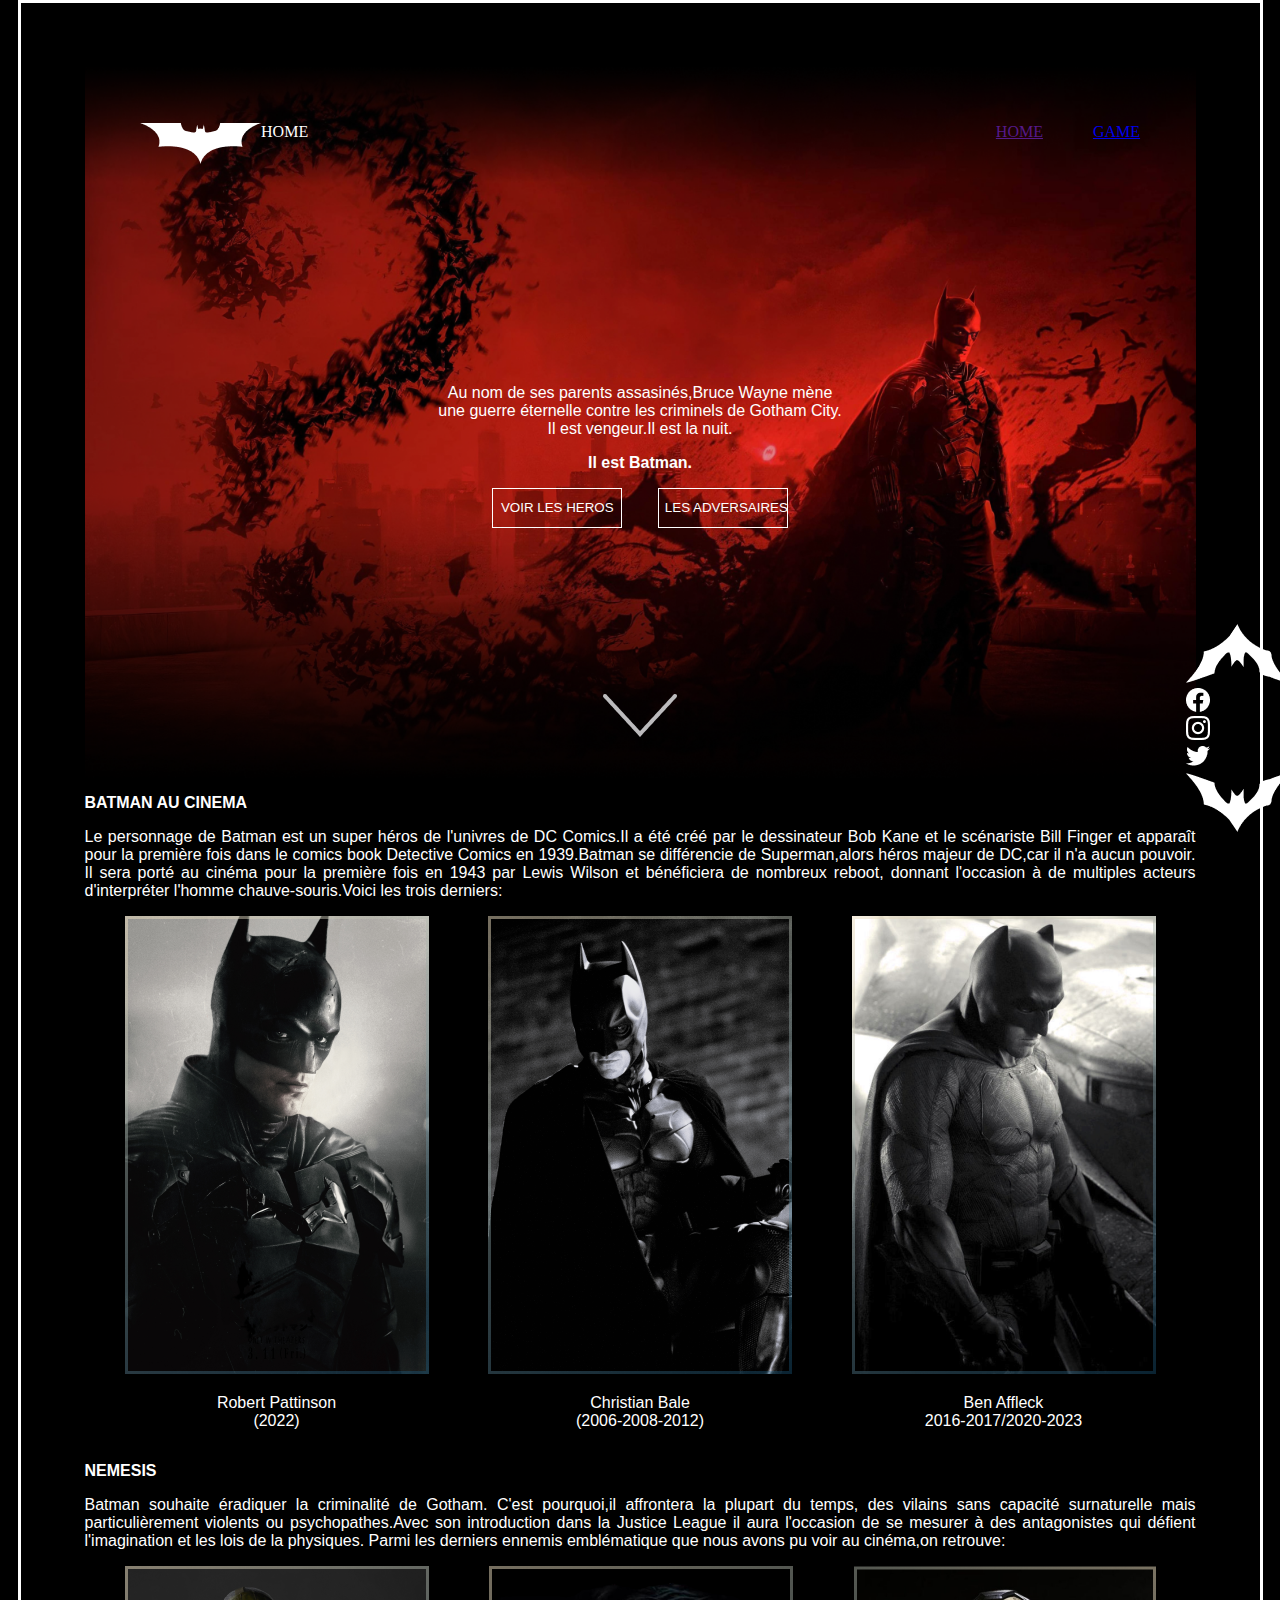
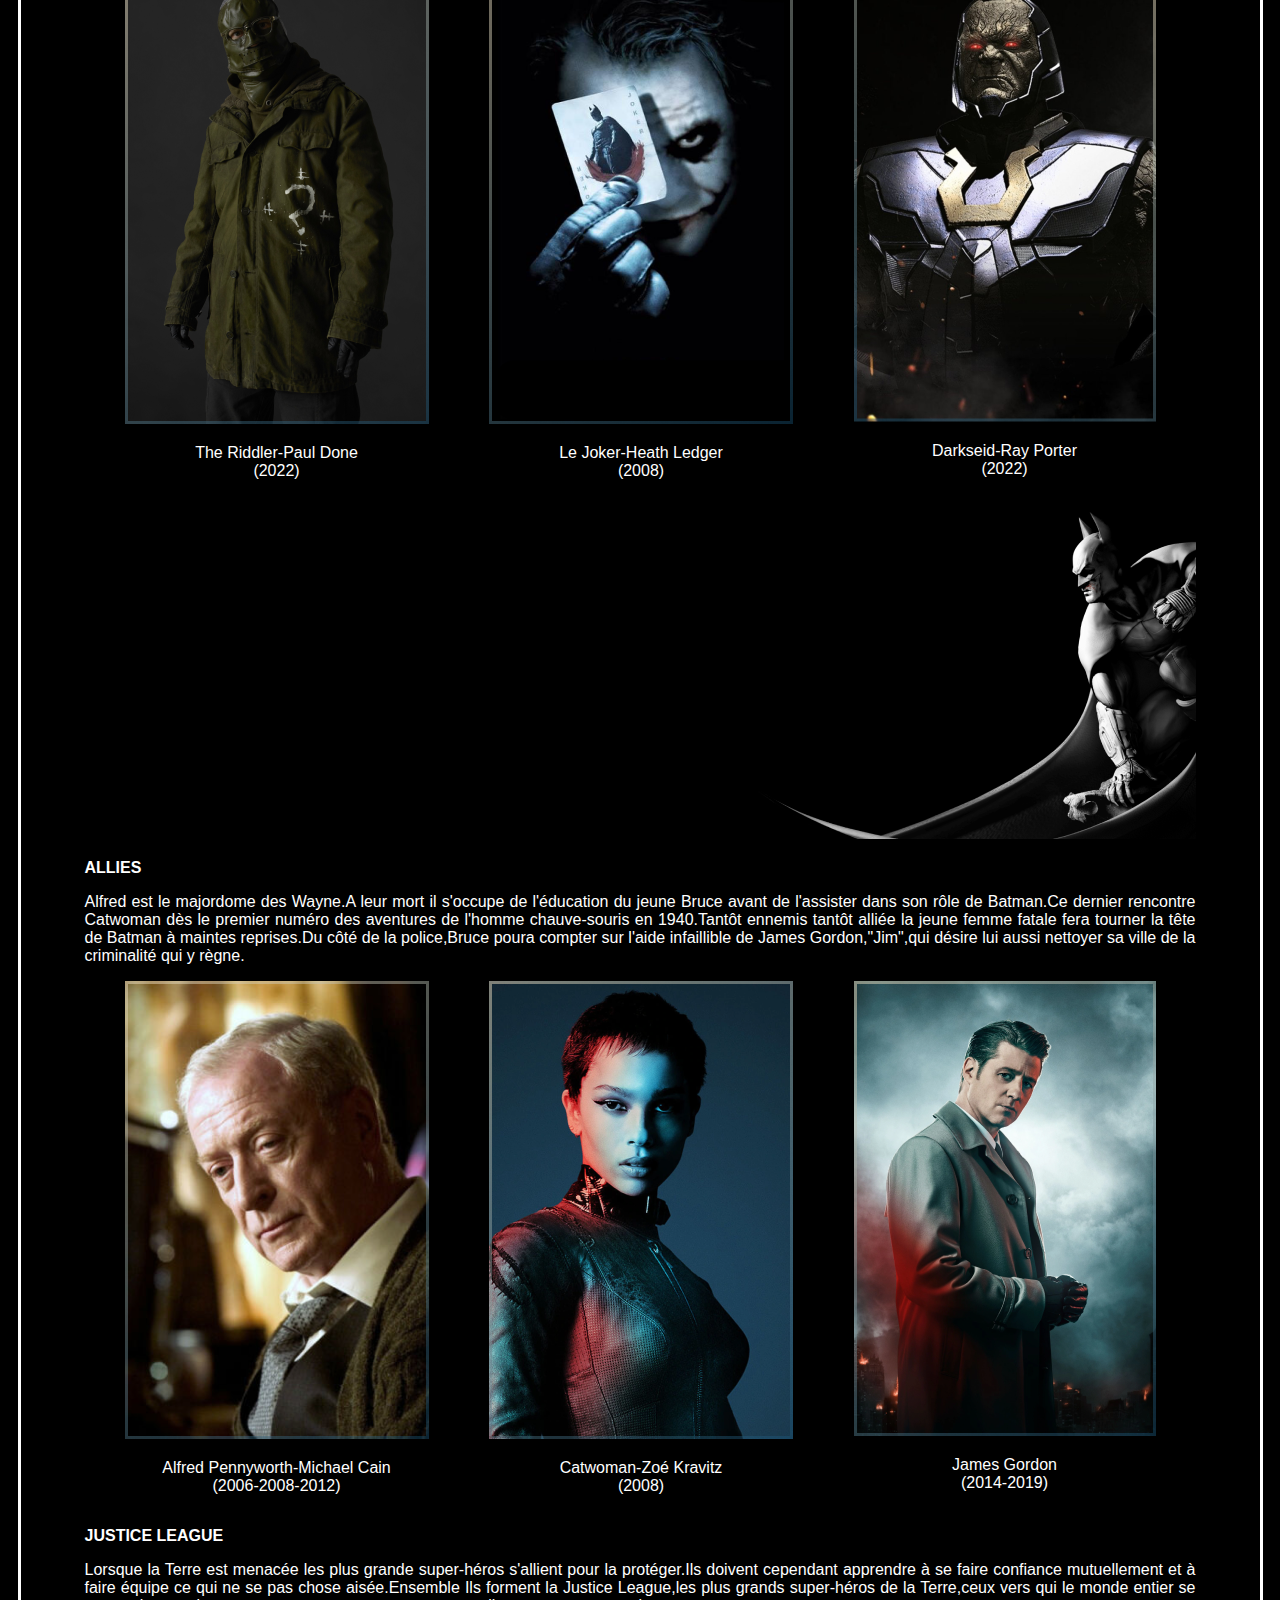
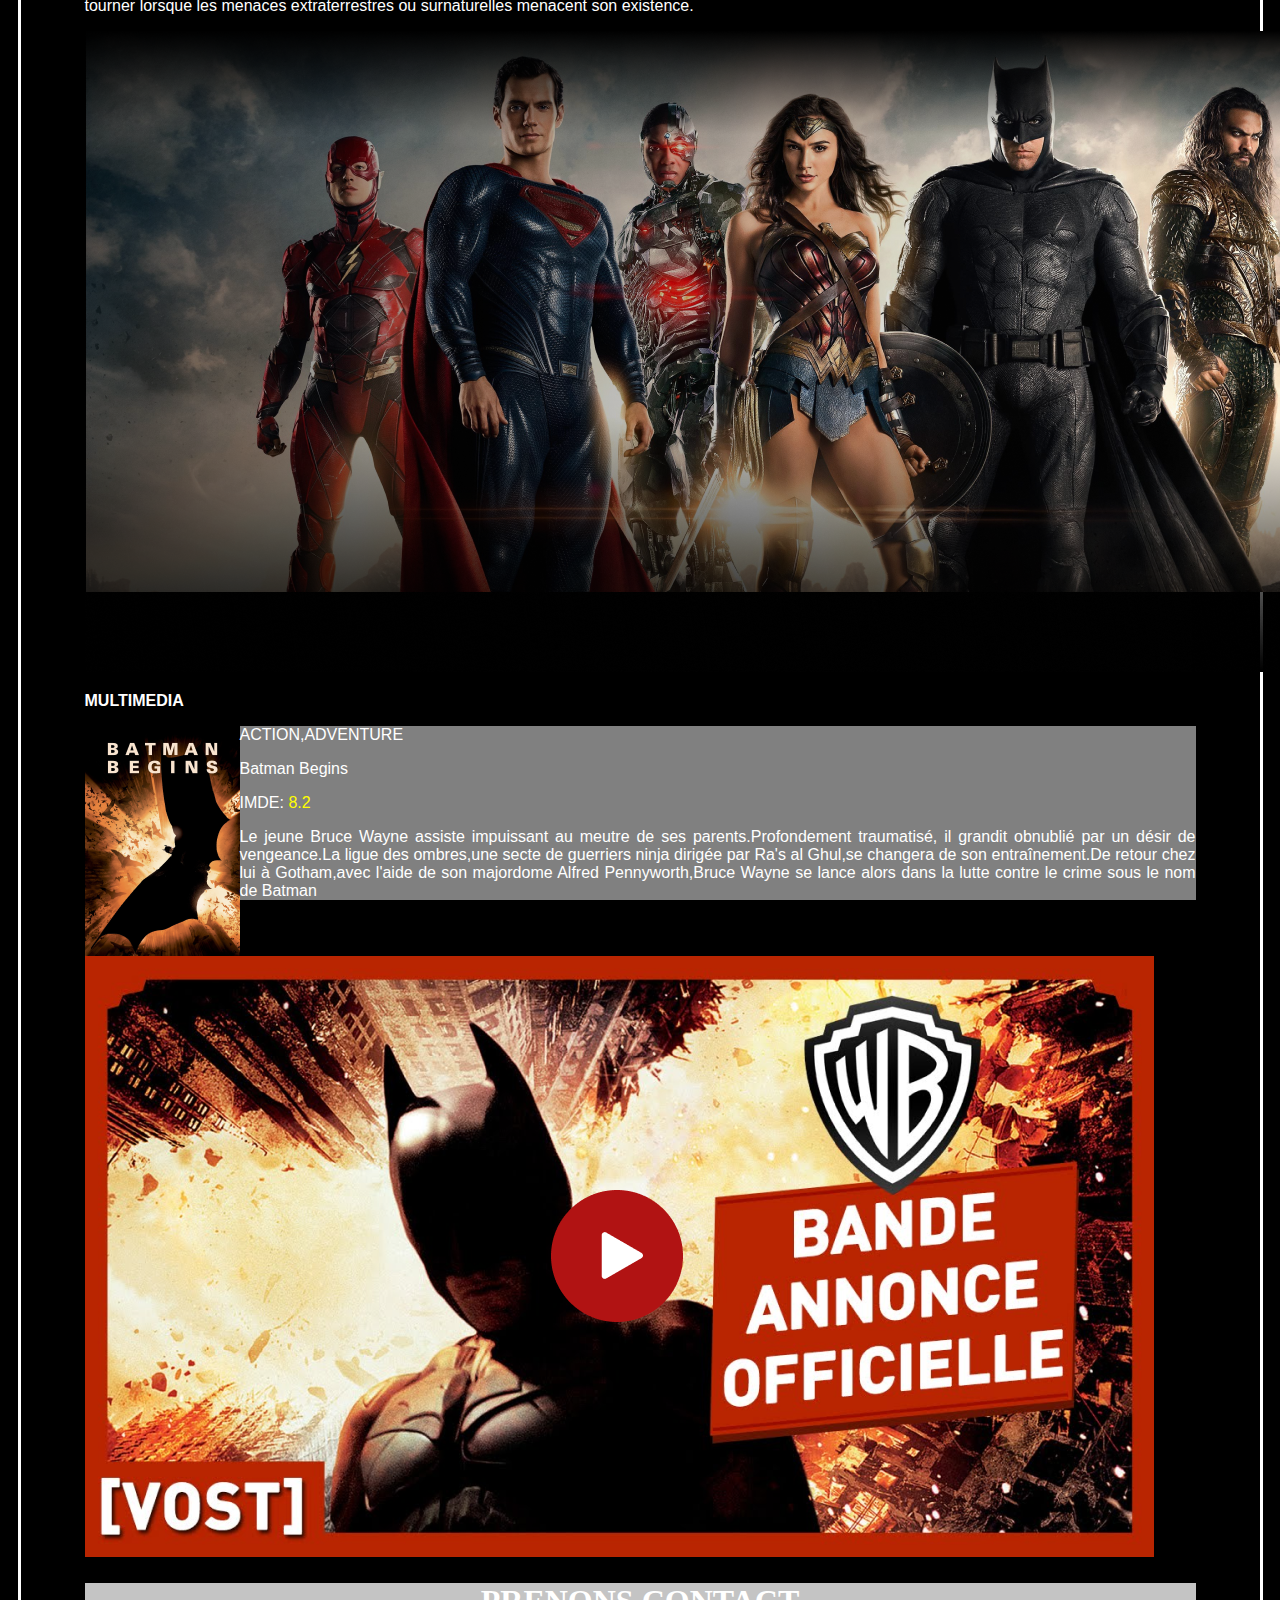
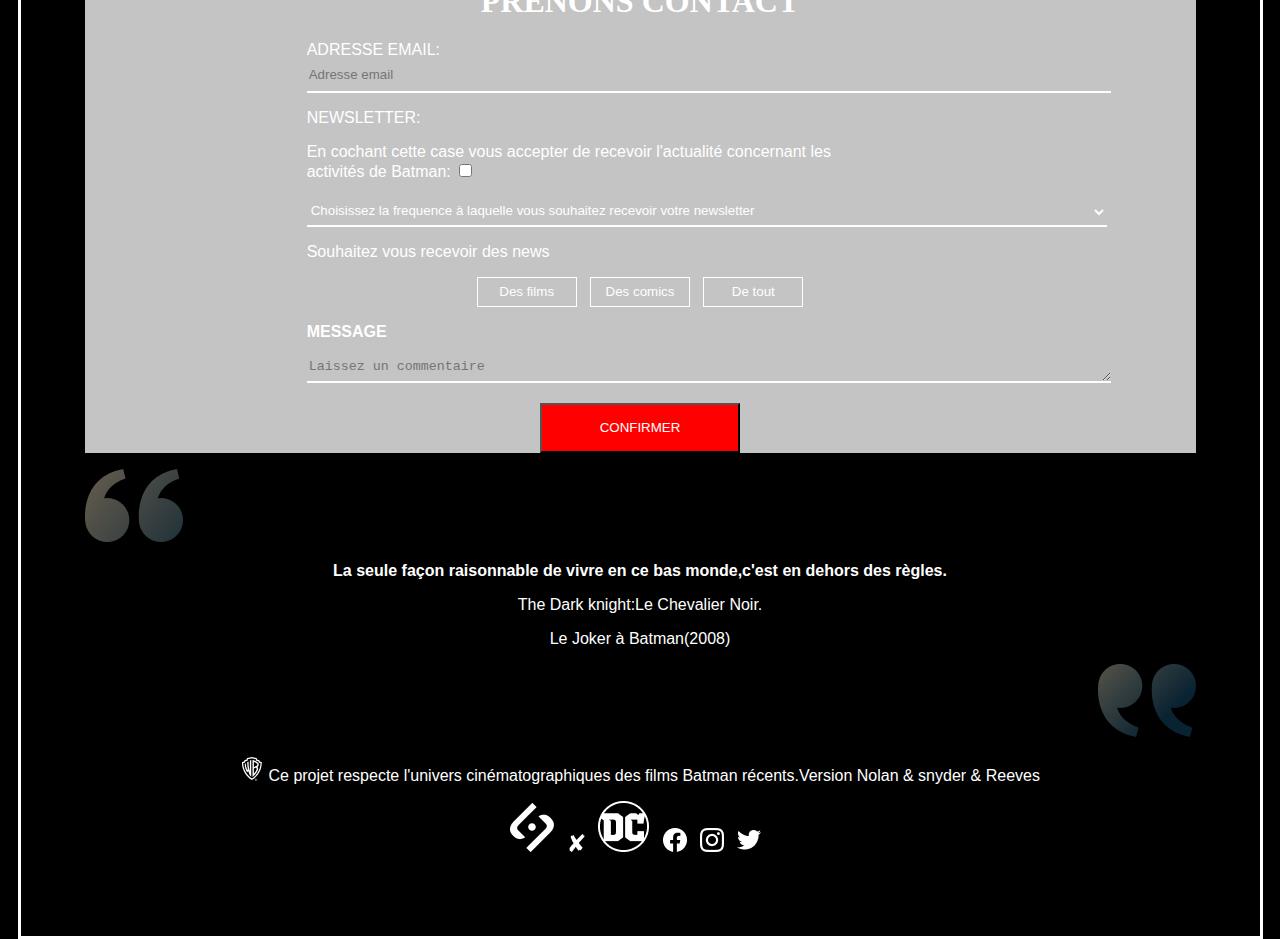
==== index.html @ 9a35bc8c "first commit" ====
<!DOCTYPE html>
<html lang="fr">
<head>
    <meta charset="UTF-8">
    <meta http-equiv="X-UA-Compatible" content="IE=edge">
    <meta name="viewport" content="width=device-width, initial-scale=1.0">
    <link rel="stylesheet" href="style.css">
    <title>BATMAN2</title>
</head>

<body>
    <header>
        <nav>
            <!-- <ul class="menu"> -->
                <li><img src="Assets/Logos/logohome.png" class="logo" alt="logo"></li>
                <li> HOME </li>
                <li class="home"><a href="">HOME</a>  </li>
                <li> <a href="game.html">GAME</a>  </li>
            <!-- </ul> -->
        </nav>
        <div class="tete">
            <div class="entete">
                <p class="paragraphe1"> Au nom de ses parents assasinés,Bruce Wayne mène <br>
                    une guerre éternelle contre les criminels de Gotham City. <br>
                      Il est vengeur.Il est la nuit.
                      <p>
                          <strong>Il est Batman.</strong>
                      </p>
                </p>
                <p>
                    <p><input type="button" name="heros" value="VOIR LES HEROS" id="heros"> &nbsp;&nbsp;&nbsp;&nbsp;&nbsp;&nbsp;
                        <input type="button" name="adversaire" value="LES ADVERSAIRES" id="adversaire"></p>
                </p>
                
            </div>
    
            <div class="menu-fixe">
                <ul>
                    <li><img src="./Assets/Logos/logo_bat_fle¦Çche.png" alt="flèche "  ></li>
                    <li class="icon"><img src="./Assets/Logos/icon_facebook.png" alt="facebook"></li>
                    <li class="icon"><img src="./Assets/Logos/icon_ig.png" alt="instagram"></li>
                    <li class="icon"><img src="./Assets/Logos/icon_tw.png" alt="twiter"></li>
                    <li><img src="./Assets/Logos/logo_bat_fle¦Çche_2.png" alt="flèche"></li>
                </ul>
            </div>
        </div>
        <section>

            <p>
                <img src="Assets/Logos/fle¦Çche_down_header.png" class="fleche" alt="">
            </p>
        </section>
    </header>
    

    <article class="article1">
    <P >
        <P>
            <strong>BATMAN AU CINEMA</strong>
        
        </P>
       <p> Le personnage de Batman est un super héros de l'univres de DC Comics.Il a été créé par le dessinateur
        Bob Kane et le scénariste Bill Finger et apparaît pour la première fois dans le comics book Detective
        Comics en 1939.Batman se différencie de Superman,alors héros majeur de DC,car il n'a aucun pouvoir.
        Il sera porté au cinéma pour la première fois en 1943 par Lewis Wilson et bénéficiera de nombreux reboot,
        donnant l'occasion à de multiples acteurs d'interpréter l'homme chauve-souris.Voici les trois derniers:
    </p>
    </P>

    <p>
    <figure>
        <div>
            <img src="Assets/Illustrations/Bathome2.png " class="batman" alt="Robert Pattinson" >
        <figcaption><p> Robert Pattinson <br> (2022)</p></figcaption>
    </div>
        <div>
            <img src="Assets/Illustrations/Bathome3.png" class="batman" alt="Christian Bale" > 
        <figcaption><p> Christian Bale <br>(2006-2008-2012)</p></figcaption>
    </div>  
        <div>
            <img src="Assets/Illustrations/Bathome4.png" class="batman" alt="Ben Affleck">
        <figcaption><p>Ben Affleck <br> 2016-2017/2020-2023</p></figcaption> 
    </div>
    </figure>
    </p> 
</article>

<article class="article2">
    <p>
        <p><strong class="nemesis">NEMESIS</strong></p>
    
        <p> Batman souhaite éradiquer la criminalité de Gotham. C'est pourquoi,il affrontera la plupart du temps,
        des vilains sans capacité surnaturelle mais particulièrement violents ou psychopathes.Avec son introduction
        dans la Justice League il aura l'occasion de se mesurer à des antagonistes qui défient l'imagination et les
        lois de la physiques. Parmi les derniers ennemis emblématique que nous avons pu voir au cinéma,on retrouve:
    </p>
    </p>

    <p >
        <figure>
            <div>
                <img src="Assets/Illustrations/Bathome5.png " class="nemesis" alt="The Riddler">
            <figcaption><p>The Riddler-Paul Done <br>(2022)</p></figcaption> 
            </div> 
            <div>
                <img src="Assets/Illustrations/Bathome6.png" class="nemesis" alt="le joker"> 
            <figcaption><p> Le Joker-Heath Ledger <br>(2008)</p></figcaption> 
            </div> 
            <div>
                <img src="Assets/Illustrations/Bathome7.png" class="nemesis" alt="darkseid">
            <figcaption><p>Darkseid-Ray Porter <br>(2022)</p></figcaption> 
            </div> 
        </figure>
        </p> 
    </article>
    <p>
        <div class="Bathome12"><img src="Assets/Illustrations/Bathome12.png" alt="Bathome12"></div>
    </p>

    <article class="article3">
        <p><strong>ALLIES</strong></p>
        
    <p>
        Alfred est le majordome des Wayne.A leur mort il s'occupe de l'éducation du jeune Bruce avant de 
        l'assister dans son rôle de Batman.Ce dernier rencontre Catwoman dès le premier numéro des aventures
        de l'homme chauve-souris en 1940.Tantôt ennemis tantôt alliée la jeune femme fatale fera tourner la 
        tête de Batman à maintes reprises.Du côté de la police,Bruce poura compter sur l'aide infaillible de 
        James Gordon,"Jim",qui désire lui aussi nettoyer sa ville de la criminalité qui y règne.
    </p>

        <p>
            <figure>
                <div>
                    <img src="Assets/Illustrations/Bathome9.png " class="allies" alt="Alfred Pennyworth">
                    <figcaption> <p> Alfred Pennyworth-Michael Cain <br>(2006-2008-2012)</p></figcaption> 
            </div>
                <div>
                    <img src="Assets/Illustrations/Bathome8.png" class="allies" alt="Catwoman"> 
                    <figcaption><p>Catwoman-Zoé Kravitz <br>(2008)</p></figcaption>
            </div> 
                <div>
                    <img src="Assets/Illustrations/Bathome10.png" class="allies" alt="James Gordon">
                <figcaption><p>James Gordon <br>(2014-2019)</p></figcaption> 
            </div>
            </figure>
            </p> 

    <p>
    </article>

    <article class="article4">
        <p><strong>JUSTICE LEAGUE</strong></p>
        
       <p> Lorsque la Terre est menacée les plus grande super-héros s'allient pour la protéger.Ils doivent cependant
        apprendre à se faire confiance mutuellement et à faire équipe ce qui ne se pas chose aisée.Ensemble Ils
        forment la Justice League,les plus grands super-héros de la Terre,ceux vers qui le monde entier se tourner
        lorsque les menaces extraterrestres ou surnaturelles menacent son existence.
    </p>

    <img class="ligue" src="Assets/Illustrations/Bathome11.png " alt="photos des ligues des justiciers">
    </p>
    <p>
    </article>
     
    <div>
        <p><strong>MULTIMEDIA</strong></p>
        <img class="image" src="Assets/Illustrations/Bathome_ba1.png " alt=""> 
        <div class="begins">
        <p>ACTION,ADVENTURE</p>
        <P>Batman Begins</P>
        <p>IMDE: <span>8.2</span> </p>
        <p>
            Le jeune Bruce Wayne assiste impuissant au meutre de ses parents.Profondement traumatisé,
            il grandit obnublié par un désir de vengeance.La ligue des ombres,une secte de guerriers ninja 
            dirigée par Ra's al Ghul,se changera de son entraînement.De retour chez lui à Gotham,avec l'aide
            de son majordome Alfred Pennyworth,Bruce Wayne se lance alors dans la lutte contre le crime sous le nom de Batman 
        </p>
    </div>

    <P><img src="Assets/Illustrations/Bathome_ba2.png " alt=""></P>

    <P>
    </div>

    <div class="formulaire">
        <P class="centre"><h1>PRENONS CONTACT</h1></P>
        <form class="loupe" method="post" action="#">
                <p><label for="email">ADRESSE EMAIL: <br> <input type="email" name="mail" placeholder="Adresse email" required id="email"></label></p>
                <p><label for="newsletter">NEWSLETTER: <br>
                <p> En cochant cette case vous accepter de recevoir l'actualité concernant les <br> activités de Batman: 
                    <label for="case"><input type="checkbox" name="case" required id="in"></label>           
                </p>
                </label></p>
               
                <p>
                        <select name="frequence" id="freq">
                            <option selected>Choisissez la frequence à laquelle vous souhaitez recevoir votre newsletter</option>
                            <option value=" jour ">Une fois par semaine</option>
                            <option value=" semaine">Une fois toutes les deux semaines(2 fois par mois)</option>
                            <option value="mois">Une fois par mois</option>
                            <option value="année">Une fois tous les trois mois</option>
                            <option value="mois">Une fois tous les six mois </option>
                        </select>
                </p>
                        <p><label for="text">Souhaitez vous recevoir des news</label> </p>

                
                    <p class="choixnews"><input type="button" name="film" value="Des films"id="film" > &nbsp;&nbsp;<input type="button" name="comics" value="Des comics"id=comics > &nbsp;&nbsp;<input type="button" name="tout" value="De tout" id="tout"></p>
            
                    <p>
                        <p><strong>MESSAGE</strong></p>
                        
                       <p><label for="text"><textarea name="commentaire" id="com" cols="50" rows="5" placeholder="Laissez un commentaire"></textarea></label></p> 

                        <p class="centre"><input type="submit" name="valid_form" value="CONFIRMER" id="confirmer"></p>
                    </p>
            </p>
        </form>
    </div>

    <div class="citation">
    <p>
        <p class="guil"><img src="Assets/Logos/icon_guillemets_1.png " alt=""></p>
        <p><strong>La seule façon raisonnable de vivre en ce bas monde,c'est en dehors des règles.</strong></p>
        <p>
            The Dark knight:Le Chevalier Noir.
        </p>
        <p>
            Le Joker à Batman(2008)
        </p>
        <p class="guil2"><img src="Assets/Logos/icon_guillemets_2.png " alt=""></p>
    </p>

    <footer>
        <p><img src="Assets/Logos/icon_WB.png " alt=""> Ce projet respecte l'univers cinématographiques des films
        Batman récents.Version Nolan & snyder & Reeves 
    </p>
    <p>
        <img src="Assets/Logos/logo_sayna_white.png " alt=""> &nbsp;
        <img src="Assets/Logos/icon_x.png" alt=""> &nbsp;
        <img src="Assets/Logos/icon_DC.png " alt=""> &nbsp;
        <img src="Assets/Logos/icon_facebook.png" alt=""> &nbsp;
        <img src="Assets/Logos/icon_ig.png" alt=""> &nbsp;
        <img src="Assets/Logos/icon_tw.png " alt=""> &nbsp;
    </p>
    </footer>
</div>
</body>
</html>
---- style.css ----
header{
    /*background-color:red;*/
    background-image:url(Assets/Illustrations/Bathome1.png);
    text-align: justify;
    background-repeat: no-repeat;
    background-size: cover;
    margin: auto;
    padding: 5%;
    width: 1000px;
    height: 600px;
    /*border: 1px solid white;*/
    

}
.paragraphe1{
    padding-top: 20%;
    
}
.fleche{
    padding-top: 15%;
}
.chevalier{
    font-size: 200%;
}

.demarrer{
    width: 230px;
    height: 40px;
    background-color: rgba(233, 137, 48, 0.863);
    
}

footer{
    text-align: center;
}

.logo:hover{
    transform: scale(110%);
    transition: .5s;
}
.logo{
    transition: .5s;
}

body{
    color: white;
    text-align: justify;
    background-color: black;
    margin: auto;
    width: 1111px;
    padding: 5%;
    border: solid white;

}
nav{
    display: flex;
    flex-direction: row;
    justify-content: space-between;
    
    /*border: 2px solid rgb(80, 77, 75);*/
}

.menu-fixe{
    position: fixed;
    width: 70px;
    right: 0;
    margin: 5%;
}


.menu
{
    display: flex;
    flex-direction:row;
    justify-content: space-between;
    border: 2px solid rgb(80, 77, 75);
    
}

#heros{
    color: white;
    border: 1px solid white;
    background-color: transparent;
    width: 130px;
    height: 40px;
}
#adversaire{
    color: white;
    border: 1px solid white;
    background-color: transparent;
    width: 130px;
    height: 40px;
}

li{
    color: white;
    display: inline;
    list-style: none;
    font-style: unset;
    
}
p{
    color: white;
    font-family: sans-serif;

}


.home{
    margin-left: auto;
    margin-right: 50px;
}

section{
    text-align: center;
}
figure{
    display: flex;
    justify-content: space-between;
    
}

div.citation{
    text-align: center;
}
div.formulaire{
    padding-left: 20%;
    padding-right: 20%;
    background-color: #c4c4c4;
}
p.centre{
    text-align: center;
    
    color: white;
    
}
figcaption{
    text-align: center;
}
p.guil{
    text-align: left;
}
p.guil2{
    text-align: right;
}
div.entete{
    text-align: center;
}

div.begins{
    background-color:grey;
}
div.Bathome12{
    text-align: right;
}
#confirmer{
    color: white;
    /*border:solid white;*/
    background-color: red;
    width: 200px;
    height: 50px;
}
img.image{
    float: left;
}
span{
    color: yellow;
}
h1{
    text-align: center;
    color: white;
}
#email{
    color: white;
    width: 800px;
    height: 30px;
    border: none;
    border-bottom: 2px solid white;
    background: none;
}

.batman:hover{
    transform: scale(110%);
    transition: .5s;
}
.batman{
    transition: .5s;
}
.nemesis:hover{
    transform: scale(110%);
    transition: .5s;
}
.nemesis{
    transition: .5s;
}
.allies:hover{
    transform: scale(110%);
    transition: .5s;
}
.allies{
    transition: .5s;
}

#freq{
    width: 800px;
    height: 30px;
    border: none;
    border-bottom: 2px solid white;
    background: none;
    color: white; 
}
#com{
    width: 800px;
    height: 20px;
    border: none;
    border-bottom: 2px solid white;
    background: none;
    color: white; 
}
p.choixnews{
    text-align: center;
    border: none;
    background-color: transparent;
    color: white;
    width:100 ;
    height: 50;
    background: none;
}
#film{
    color: white;
    border: 1px solid white;
    background-color: transparent;
    width: 100px;
    height: 30px;
}
#comics{
    color: white;
    border: 1px solid white;
    background-color: transparent;
    width: 100px;
    height: 30px;
}
#tout{
    color: white;
    border: 1px solid white;
    background-color: transparent;
    width: 100px;
    height: 30px;
}
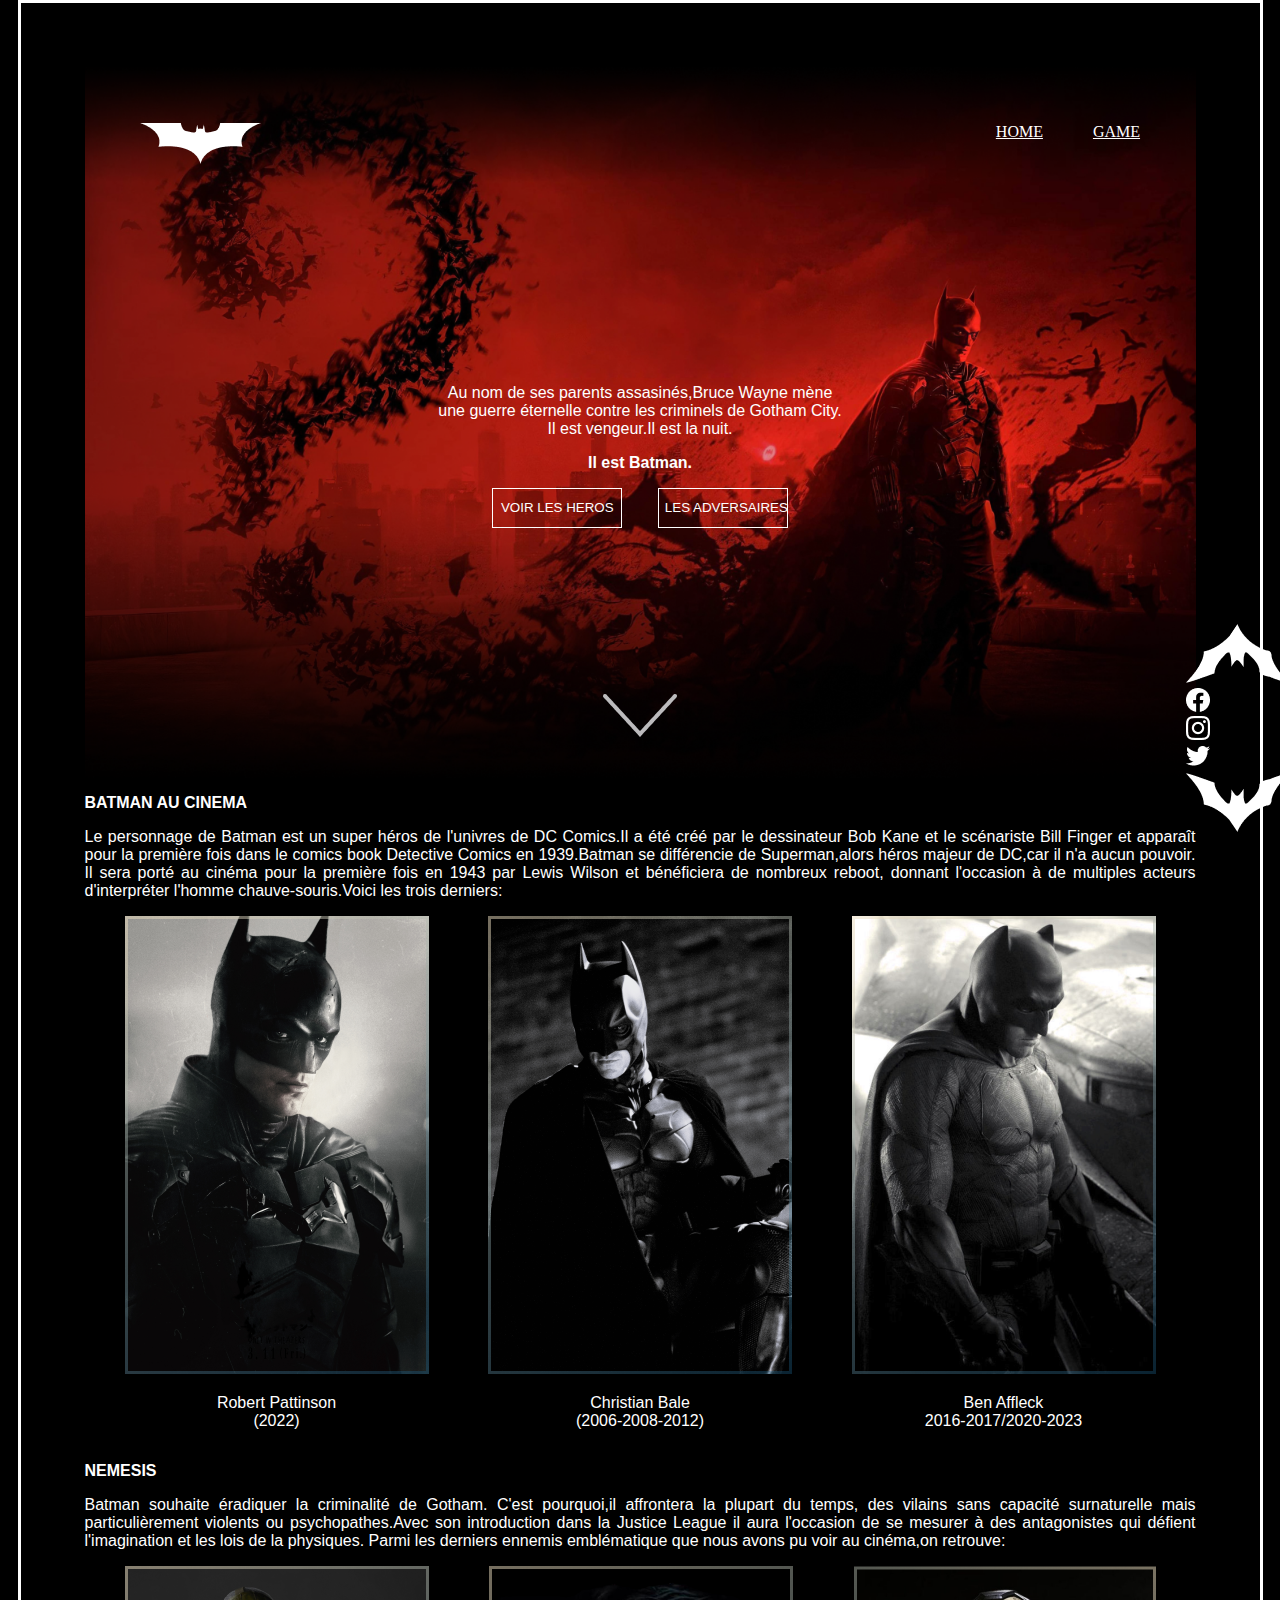
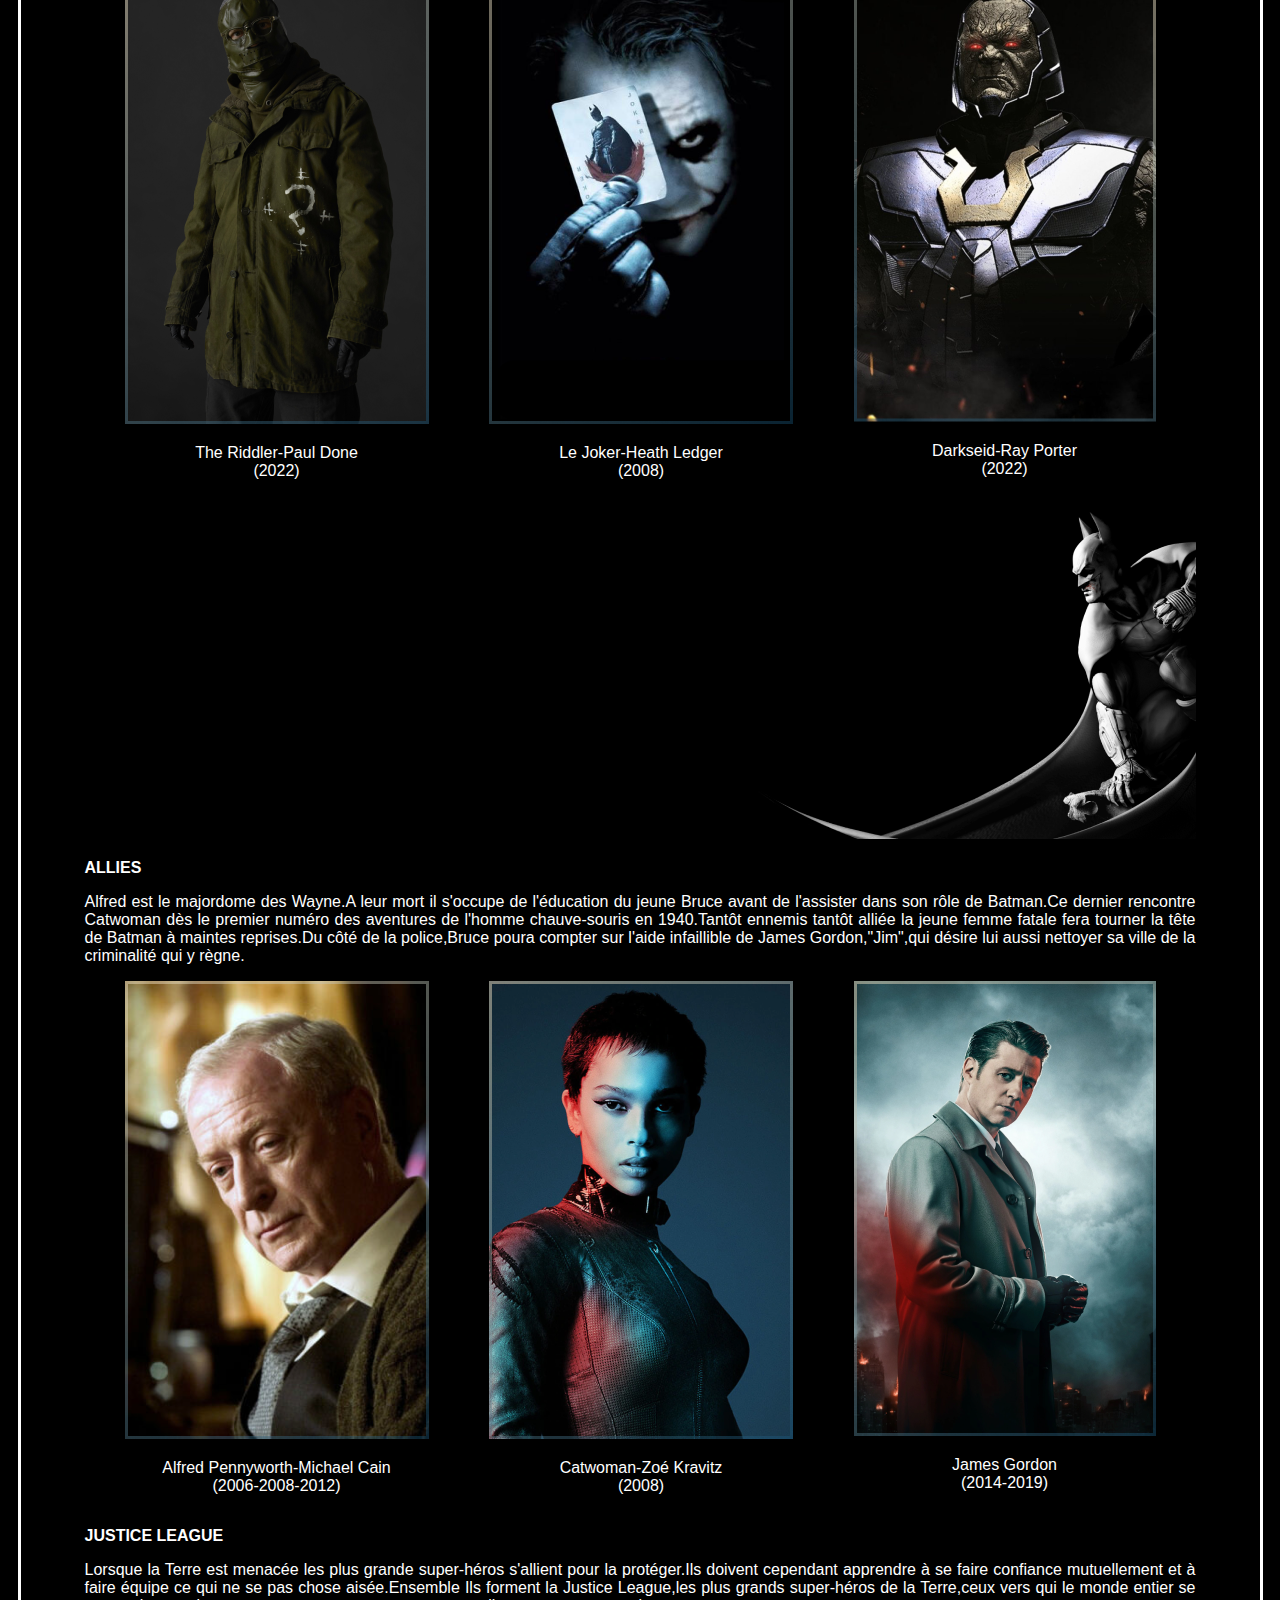
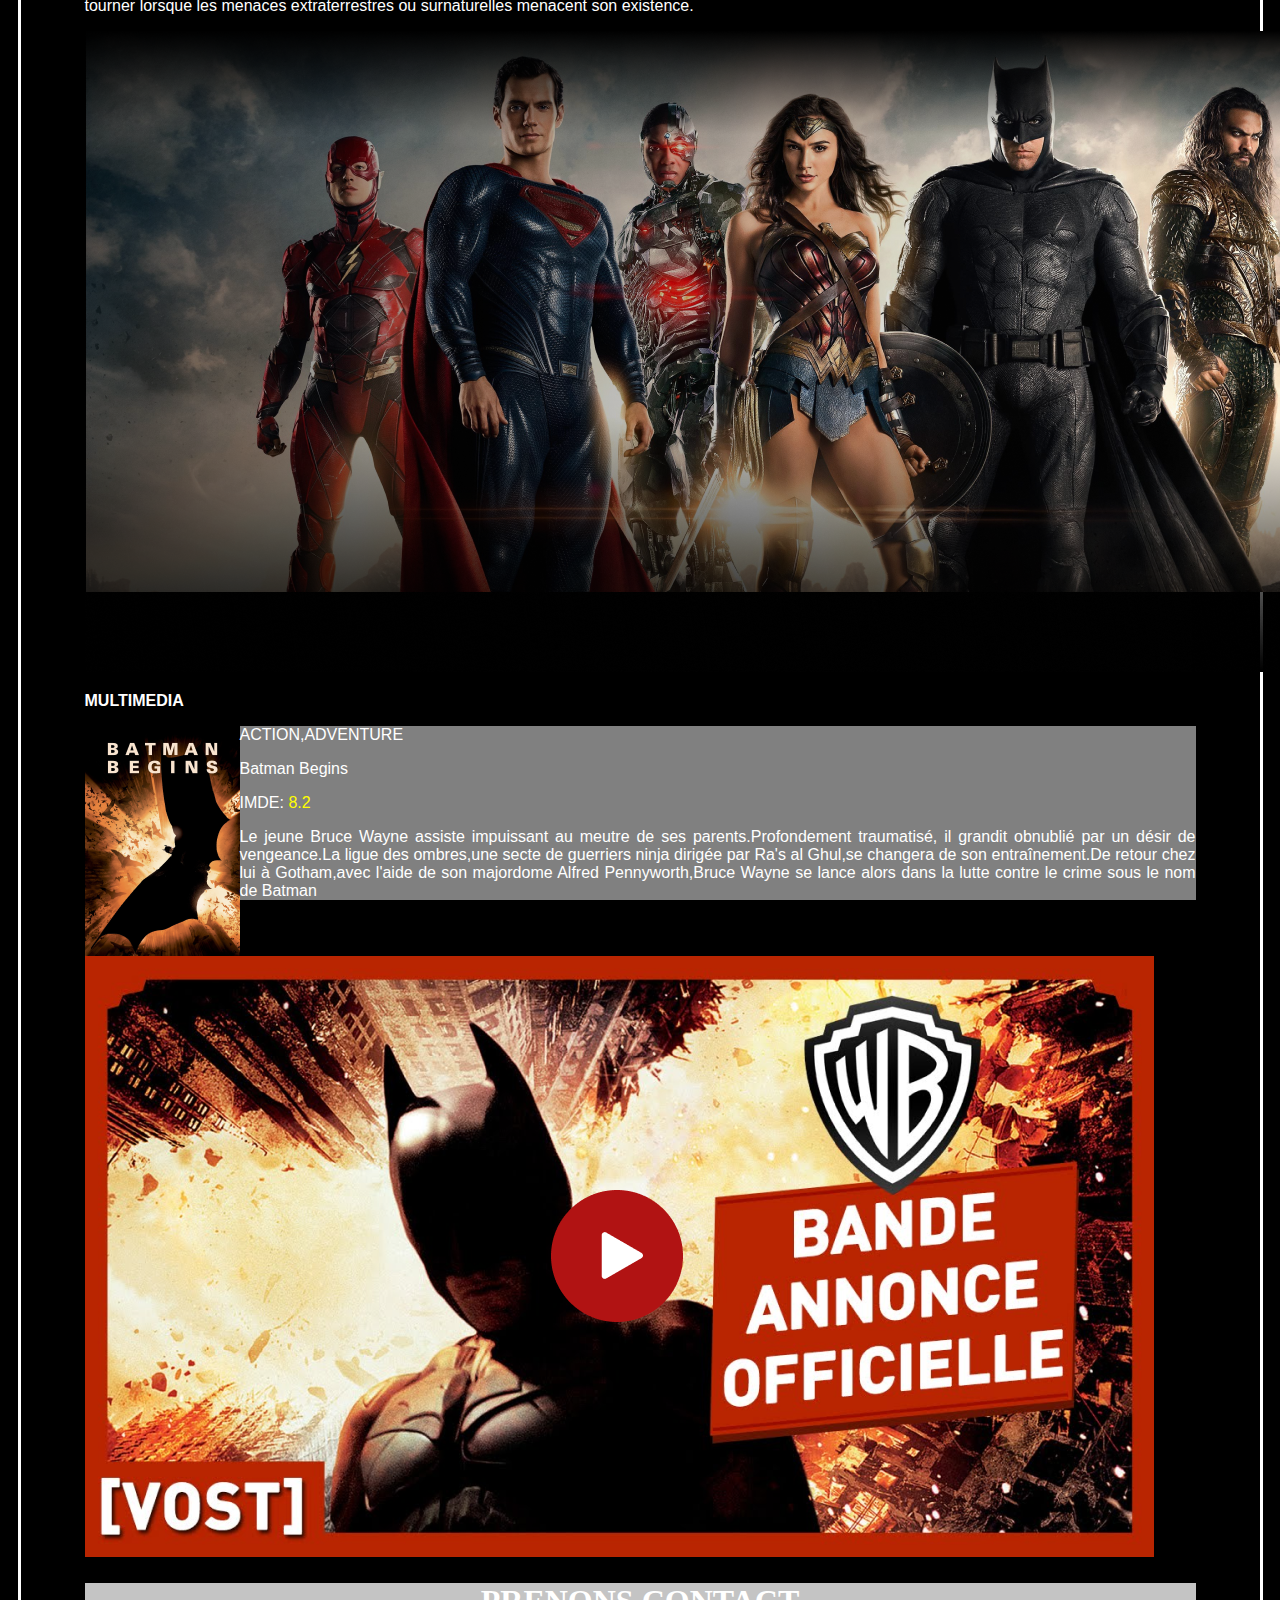
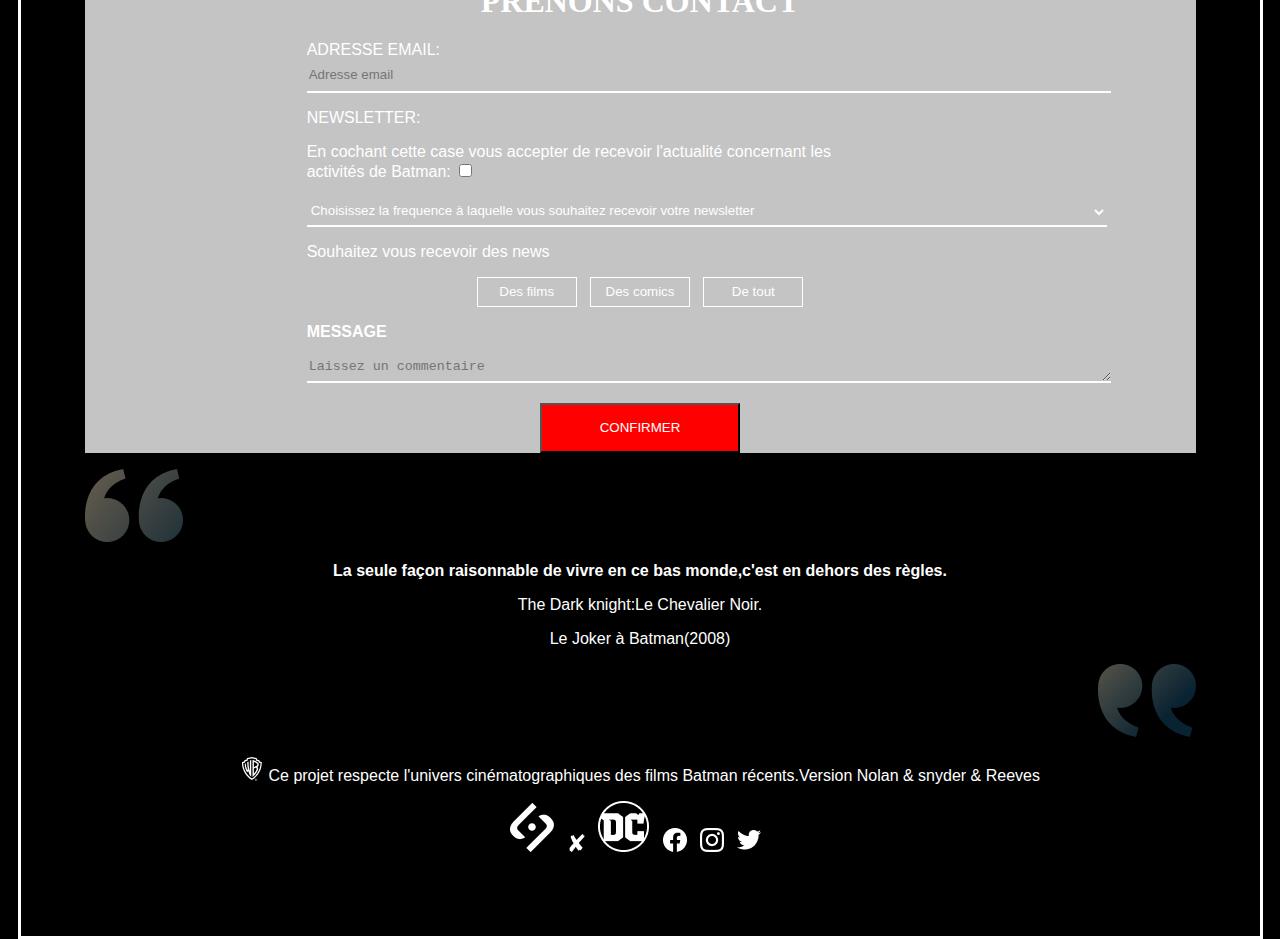
==== commit 641aa5f1: "ajout des nouvelles fichiers" ====
--- a/index.html
+++ b/index.html
@@ -13,8 +13,7 @@
         <nav>
             <!-- <ul class="menu"> -->
                 <li><img src="Assets/Logos/logohome.png" class="logo" alt="logo"></li>
-                <li> HOME </li>
-                <li class="home"><a href="">HOME</a>  </li>
+                <li class="home"><a href="index.html">HOME</a>  </li>
                 <li> <a href="game.html">GAME</a>  </li>
             <!-- </ul> -->
         </nav>
--- a/style.css
+++ b/style.css
@@ -12,6 +12,9 @@
     
 
 }
+a{
+    color: white;
+}
 .paragraphe1{
     padding-top: 20%;
     
